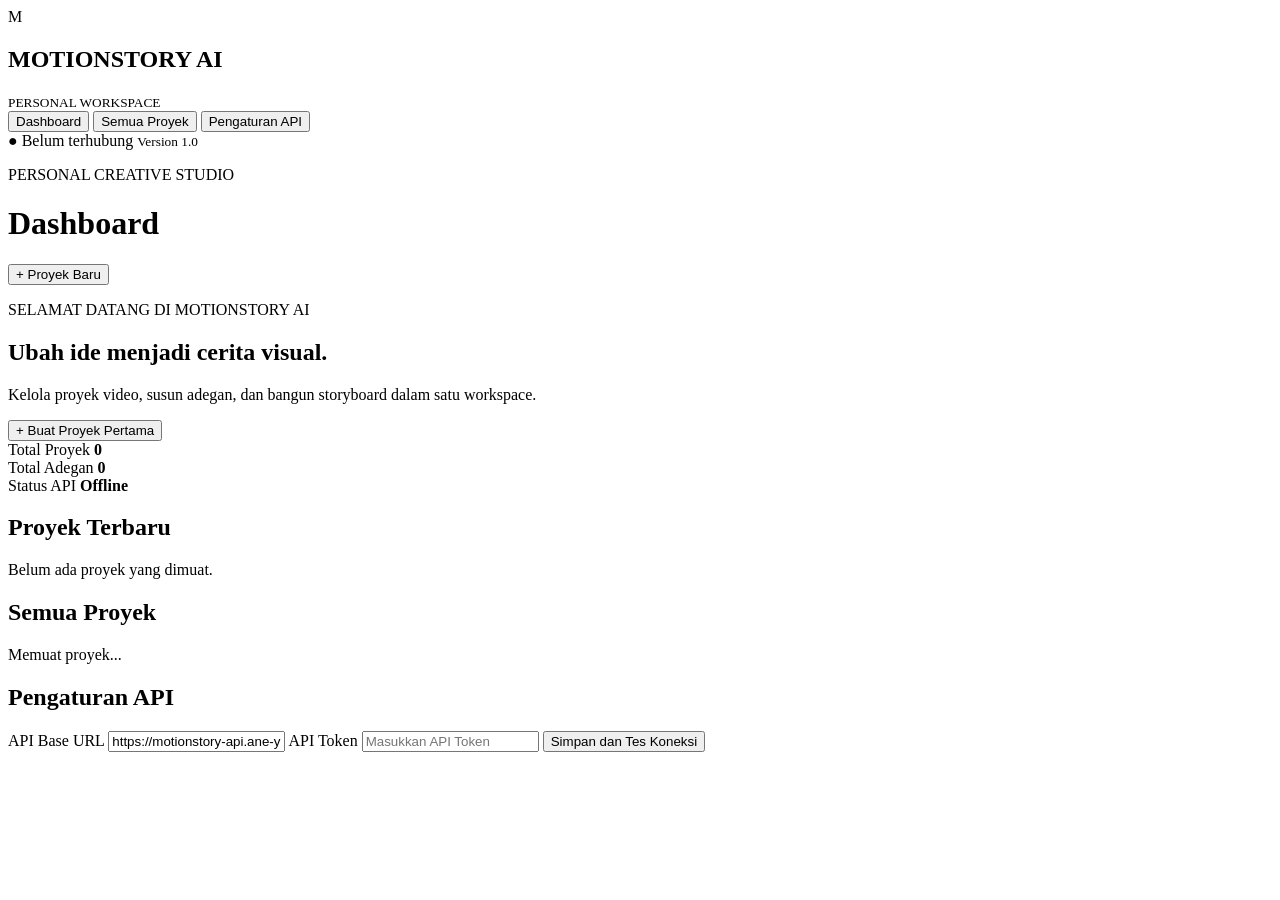
==== index.html @ 7593b2d2 "Create frontend index.html" ====
<!DOCTYPE html>
<html lang="id">
<head>
  <meta charset="UTF-8">
  <meta name="viewport" content="width=device-width, initial-scale=1.0">
  <meta name="theme-color" content="#101426">

  <title>MOTIONSTORY AI</title>

  <link rel="stylesheet" href="styles.css">
</head>
<body>

  <div class="app-container">

    <aside class="sidebar">
      <div class="brand">
        <div class="brand-icon">M</div>
        <div>
          <h2>MOTIONSTORY <span>AI</span></h2>
          <small>PERSONAL WORKSPACE</small>
        </div>
      </div>

      <nav>
        <button class="nav-item active" data-page="dashboard">
          Dashboard
        </button>

        <button class="nav-item" data-page="projects">
          Semua Proyek
        </button>

        <button class="nav-item" data-page="settings">
          Pengaturan API
        </button>
      </nav>

      <div class="sidebar-footer">
        <span id="connectionStatus">● Belum terhubung</span>
        <small>Version 1.0</small>
      </div>
    </aside>

    <main class="main-content">

      <header class="topbar">
        <div>
          <p>PERSONAL CREATIVE STUDIO</p>
          <h1 id="pageTitle">Dashboard</h1>
        </div>

        <button id="newProjectBtn">
          + Proyek Baru
        </button>
      </header>

      <section id="dashboardPage" class="page">
        <div class="welcome">
          <p>SELAMAT DATANG DI MOTIONSTORY AI</p>
          <h2>Ubah ide menjadi cerita visual.</h2>
          <p>
            Kelola proyek video, susun adegan, dan bangun
            storyboard dalam satu workspace.
          </p>

          <button id="createFirstProject">
            + Buat Proyek Pertama
          </button>
        </div>

        <div class="stats">
          <div class="stat-card">
            <span>Total Proyek</span>
            <strong id="totalProjects">0</strong>
          </div>

          <div class="stat-card">
            <span>Total Adegan</span>
            <strong id="totalScenes">0</strong>
          </div>

          <div class="stat-card">
            <span>Status API</span>
            <strong id="apiStatus">Offline</strong>
          </div>
        </div>

        <div class="section-heading">
          <h2>Proyek Terbaru</h2>
        </div>

        <div id="recentProjects">
          <p>Belum ada proyek yang dimuat.</p>
        </div>
      </section>

      <section id="projectsPage" class="page hidden">
        <h2>Semua Proyek</h2>
        <div id="allProjects">
          <p>Memuat proyek...</p>
        </div>
      </section>

      <section id="settingsPage" class="page hidden">
        <h2>Pengaturan API</h2>

        <label for="apiUrl">API Base URL</label>
        <input
          id="apiUrl"
          type="url"
          value="https://motionstory-api.ane-you1111.workers.dev"
        >

        <label for="apiToken">API Token</label>
        <input
          id="apiToken"
          type="password"
          placeholder="Masukkan API Token"
        >

        <button id="saveSettings">
          Simpan dan Tes Koneksi
        </button>

        <p id="settingsMessage"></p>
      </section>

    </main>
  </div>

  <script src="app.js"></script>

</body>
</html>
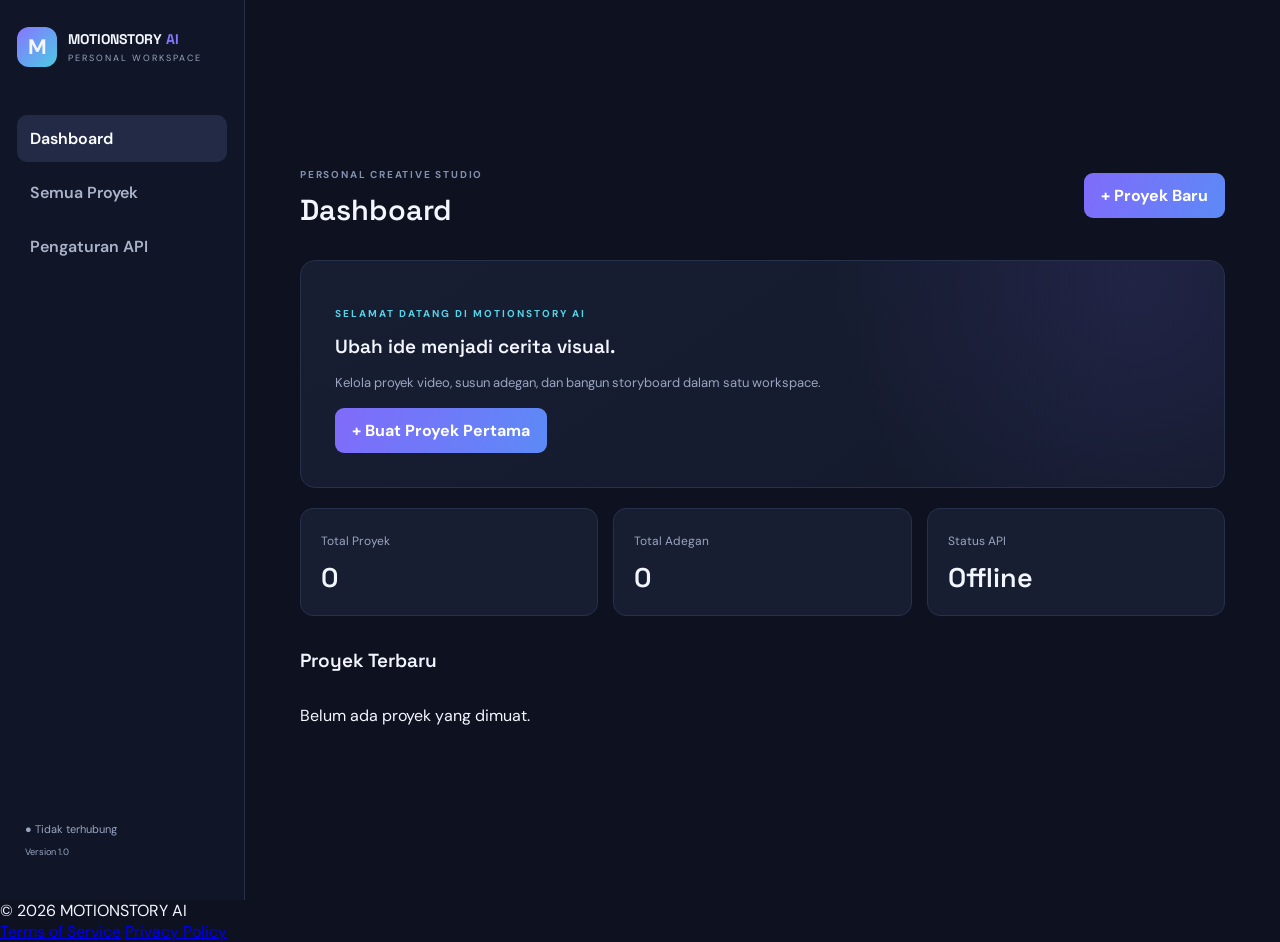
==== commit ff837689: "Add footer with copyright and legal links Add a footer with legal information and links." ====
--- a/index.html
+++ b/index.html
@@ -130,6 +130,17 @@
     </main>
   </div>
 
+  <footer class="legal-footer">
+    <div class="legal-footer-content">
+      <span>© 2026 MOTIONSTORY AI</span>
+
+      <div class="legal-links">
+        <a href="terms.html">Terms of Service</a>
+        <a href="privacy.html">Privacy Policy</a>
+      </div>
+    </div>
+  </footer>
+
   <script src="app.js"></script>
 
 </body>
--- a/styles.css
+++ b/styles.css
@@ -0,0 +1,380 @@
+
+@import url('https://fonts.googleapis.com/css2?family=DM+Sans:wght@400;500;600;700&family=Space+Grotesk:wght@500;600;700&display=swap');
+
+:root {
+  --bg: #0d1120;
+  --panel: #171e32;
+  --line: #28314b;
+  --text: #f4f6ff;
+  --muted: #9aa5c0;
+  --purple: #8b75ff;
+  --cyan: #54d5e8;
+}
+
+* {
+  box-sizing: border-box;
+}
+
+body {
+  margin: 0;
+  background: var(--bg);
+  color: var(--text);
+  font-family: 'DM Sans', sans-serif;
+}
+
+button, input {
+  font: inherit;
+}
+
+button {
+  cursor: pointer;
+}
+
+.app-container {
+  min-height: 100vh;
+  display: flex;
+}
+
+/* SIDEBAR */
+
+.sidebar {
+  width: 245px;
+  background: #101628;
+  border-right: 1px solid var(--line);
+  padding: 27px 17px;
+  display: flex;
+  flex-direction: column;
+  flex-shrink: 0;
+}
+
+.brand {
+  display: flex;
+  align-items: center;
+  gap: 11px;
+  margin-bottom: 48px;
+}
+
+.brand-icon {
+  width: 40px;
+  height: 40px;
+  display: grid;
+  place-items: center;
+  border-radius: 12px;
+  background: linear-gradient(135deg, #8875ff, #4acbe4);
+  font-size: 21px;
+  font-weight: bold;
+}
+
+.brand h2 {
+  font: 700 14px 'Space Grotesk';
+  margin: 0;
+}
+
+.brand h2 span {
+  color: var(--purple);
+}
+
+.brand small {
+  display: block;
+  font-size: 9px;
+  letter-spacing: 2px;
+  color: var(--muted);
+  margin-top: 4px;
+}
+
+nav {
+  display: grid;
+  gap: 7px;
+}
+
+.nav-item {
+  background: transparent;
+  border: 0;
+  color: #aab3ca;
+  text-align: left;
+  padding: 13px;
+  border-radius: 10px;
+  font-weight: 600;
+}
+
+.nav-item:hover,
+.nav-item.active {
+  background: #222a46;
+  color: white;
+}
+
+.sidebar-footer {
+  margin-top: auto;
+  color: var(--muted);
+  font-size: 11px;
+  display: grid;
+  gap: 10px;
+  padding: 15px 8px;
+}
+
+/* MAIN CONTENT */
+
+.main-content {
+  width: calc(100% - 245px);
+  max-width: 1600px;
+  margin: auto;
+  padding: 30px 4.3%;
+}
+
+.topbar {
+  display: flex;
+  align-items: center;
+  justify-content: space-between;
+  margin-bottom: 27px;
+}
+
+.topbar p {
+  font-size: 10px;
+  letter-spacing: 1.8px;
+  color: #8490ae;
+  font-weight: bold;
+}
+
+.topbar h1 {
+  font: 600 29px 'Space Grotesk';
+  margin: 5px 0;
+}
+
+.topbar button,
+.welcome button,
+#saveSettings {
+  border: 0;
+  border-radius: 9px;
+  padding: 12px 17px;
+  font-weight: 700;
+  color: white;
+  background: linear-gradient(110deg, #806bfa, #5c8af6);
+}
+
+/* WELCOME */
+
+.welcome {
+  padding: 34px;
+  border: 1px solid var(--line);
+  border-radius: 15px;
+  background:
+    radial-gradient(circle at 90% 10%, #5145a333, transparent 35%),
+    linear-gradient(145deg, #171e32, #141a2c);
+}
+
+.welcome > p:first-child {
+  color: var(--cyan);
+  font-size: 10px;
+  letter-spacing: 2px;
+  font-weight: bold;
+}
+
+.welcome h2 {
+  font: 600 28px 'Space Grotesk';
+  margin: 12px 0;
+}
+
+.welcome p {
+  color: var(--muted);
+  font-size: 13px;
+  line-height: 1.7;
+}
+
+/* STATISTICS */
+
+.stats {
+  display: grid;
+  grid-template-columns: repeat(3, 1fr);
+  gap: 15px;
+  margin: 20px 0 32px;
+}
+
+.stat-card {
+  padding: 20px;
+  border: 1px solid var(--line);
+  border-radius: 13px;
+  background: var(--panel);
+}
+
+.stat-card span {
+  color: var(--muted);
+  font-size: 12px;
+}
+
+.stat-card strong {
+  display: block;
+  font: 600 27px 'Space Grotesk';
+  margin-top: 10px;
+}
+
+.section-heading {
+  margin-bottom: 16px;
+}
+
+.section-heading h2,
+.page h2 {
+  font: 600 19px 'Space Grotesk';
+}
+
+/* PROJECTS */
+
+#recentProjects,
+#allProjects {
+  display: grid;
+  grid-template-columns: repeat(3, minmax(0, 1fr));
+  gap: 14px;
+}
+
+.project-card {
+  background: var(--panel);
+  border: 1px solid var(--line);
+  border-radius: 14px;
+  padding: 20px;
+  cursor: pointer;
+  transition: 0.2s;
+}
+
+.project-card:hover {
+  transform: translateY(-3px);
+  border-color: var(--purple);
+}
+
+.project-card h3 {
+  font: 600 15px 'Space Grotesk';
+}
+
+.project-card p {
+  font-size: 12px;
+  color: var(--muted);
+  line-height: 1.6;
+}
+
+/* SETTINGS */
+
+#settingsPage label {
+  display: block;
+  font-size: 12px;
+  margin: 20px 0 8px;
+  color: var(--muted);
+}
+
+#settingsPage input {
+  display: block;
+  width: 100%;
+  max-width: 600px;
+  padding: 12px;
+  border-radius: 8px;
+  border: 1px solid var(--line);
+  background: #101628;
+  color: white;
+}
+
+#saveSettings {
+  margin-top: 20px;
+}
+
+#settingsMessage {
+  font-size: 12px;
+  color: #54d6a0;
+}
+
+/* UTILITIES */
+
+.hidden {
+  display: none !important;
+}
+
+.page {
+  animation: fadeIn 0.25s ease;
+}
+
+@keyframes fadeIn {
+  from {
+    opacity: 0;
+    transform: translateY(5px);
+  }
+  to {
+    opacity: 1;
+    transform: translateY(0);
+  }
+}
+
+/* MOBILE RESPONSIVE */
+
+@media (max-width: 850px) {
+  .sidebar {
+    width: 205px;
+  }
+
+  .main-content {
+    width: calc(100% - 205px);
+  }
+
+  #recentProjects,
+  #allProjects {
+    grid-template-columns: repeat(2, 1fr);
+  }
+}
+
+@media (max-width: 600px) {
+  .app-container {
+    display: block;
+  }
+
+  .sidebar {
+    width: 100%;
+    padding: 15px;
+  }
+
+  .brand {
+    margin-bottom: 15px;
+  }
+
+  nav {
+    display: flex;
+    flex-wrap: wrap;
+  }
+
+  .nav-item {
+    padding: 10px;
+    font-size: 11px;
+  }
+
+  .sidebar-footer {
+    display: none;
+  }
+
+  .main-content {
+    width: 100%;
+    padding: 22px 16px;
+  }
+
+  .topbar h1 {
+    font-size: 23px;
+  }
+
+  .welcome {
+    padding: 22px;
+  }
+
+  .welcome h2 {
+    font-size: 22px;
+  }
+
+  .stats {
+    gap: 8px;
+  }
+
+  .stat-card {
+    padding: 12px;
+  }
+
+  .stat-card strong {
+    font-size: 21px;
+  }
+
+  #recentProjects,
+  #allProjects {
+    grid-template-columns: 1fr;
+  }
+}
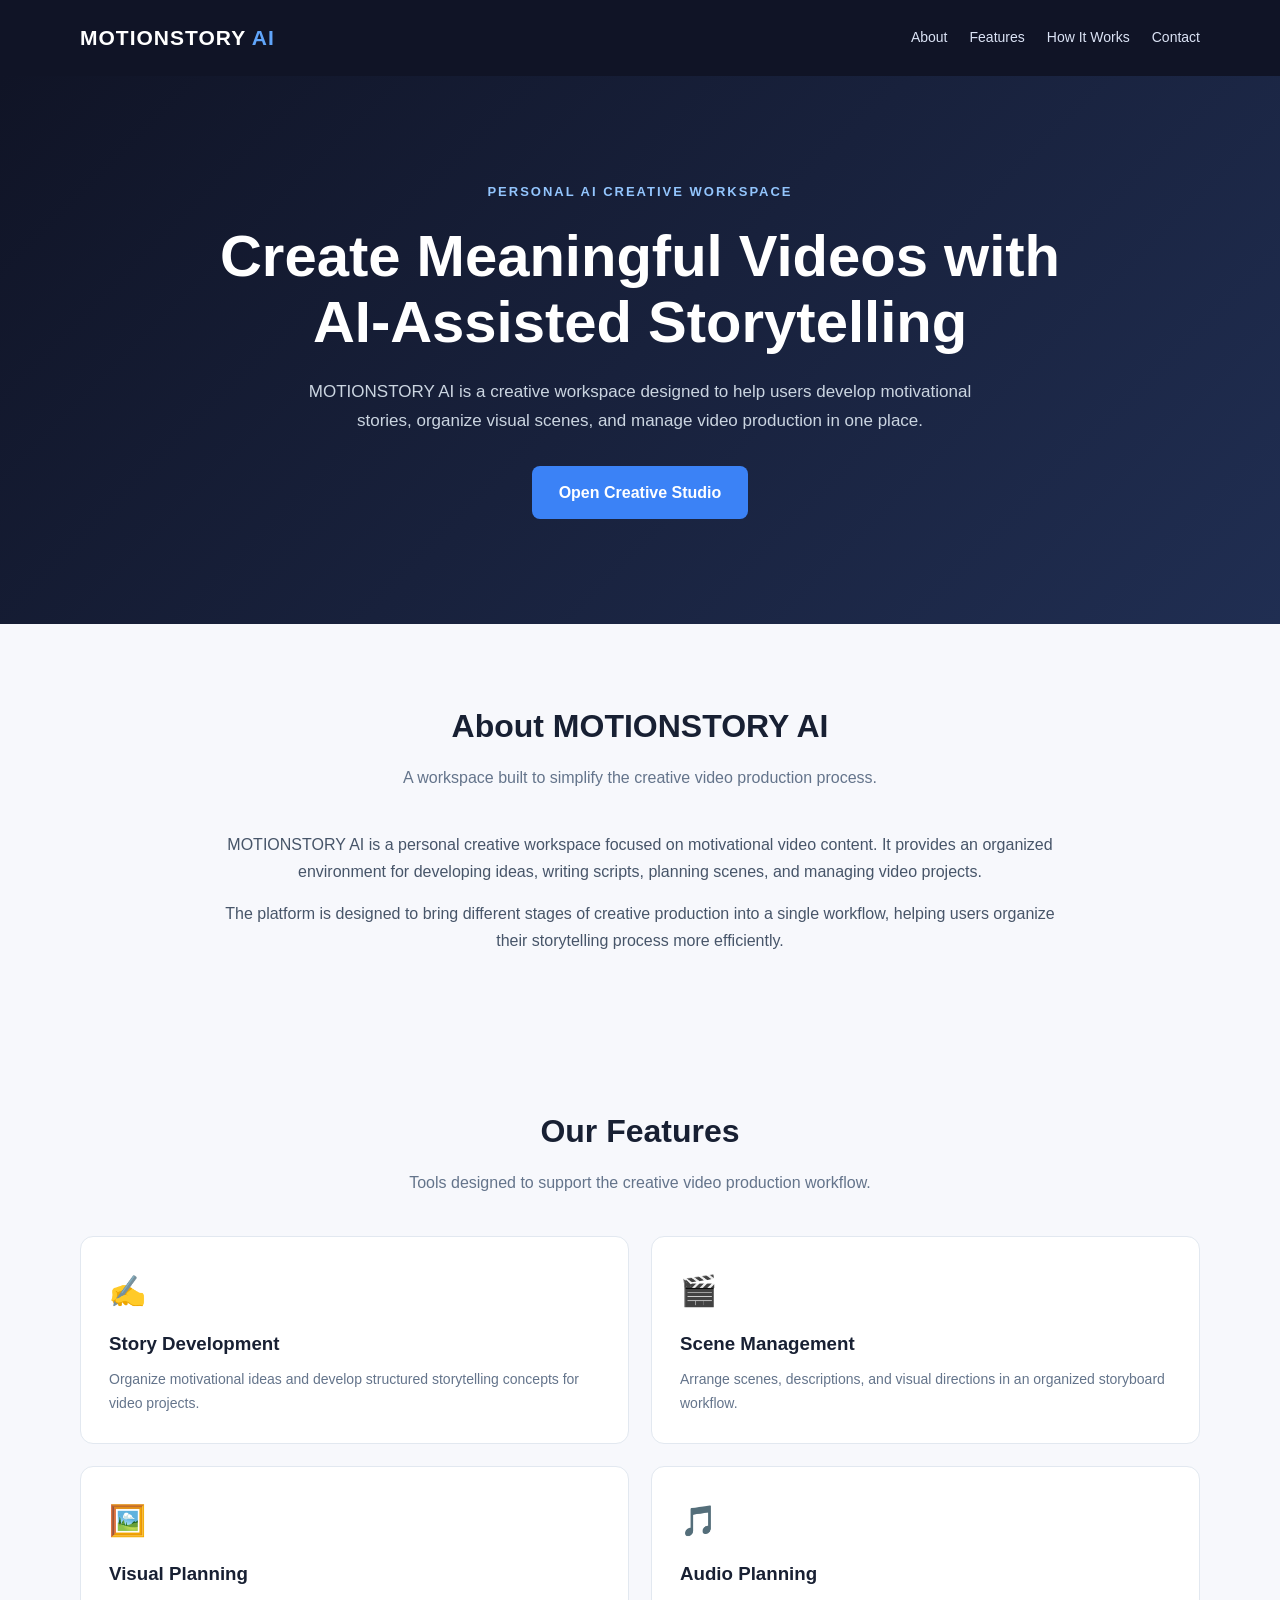
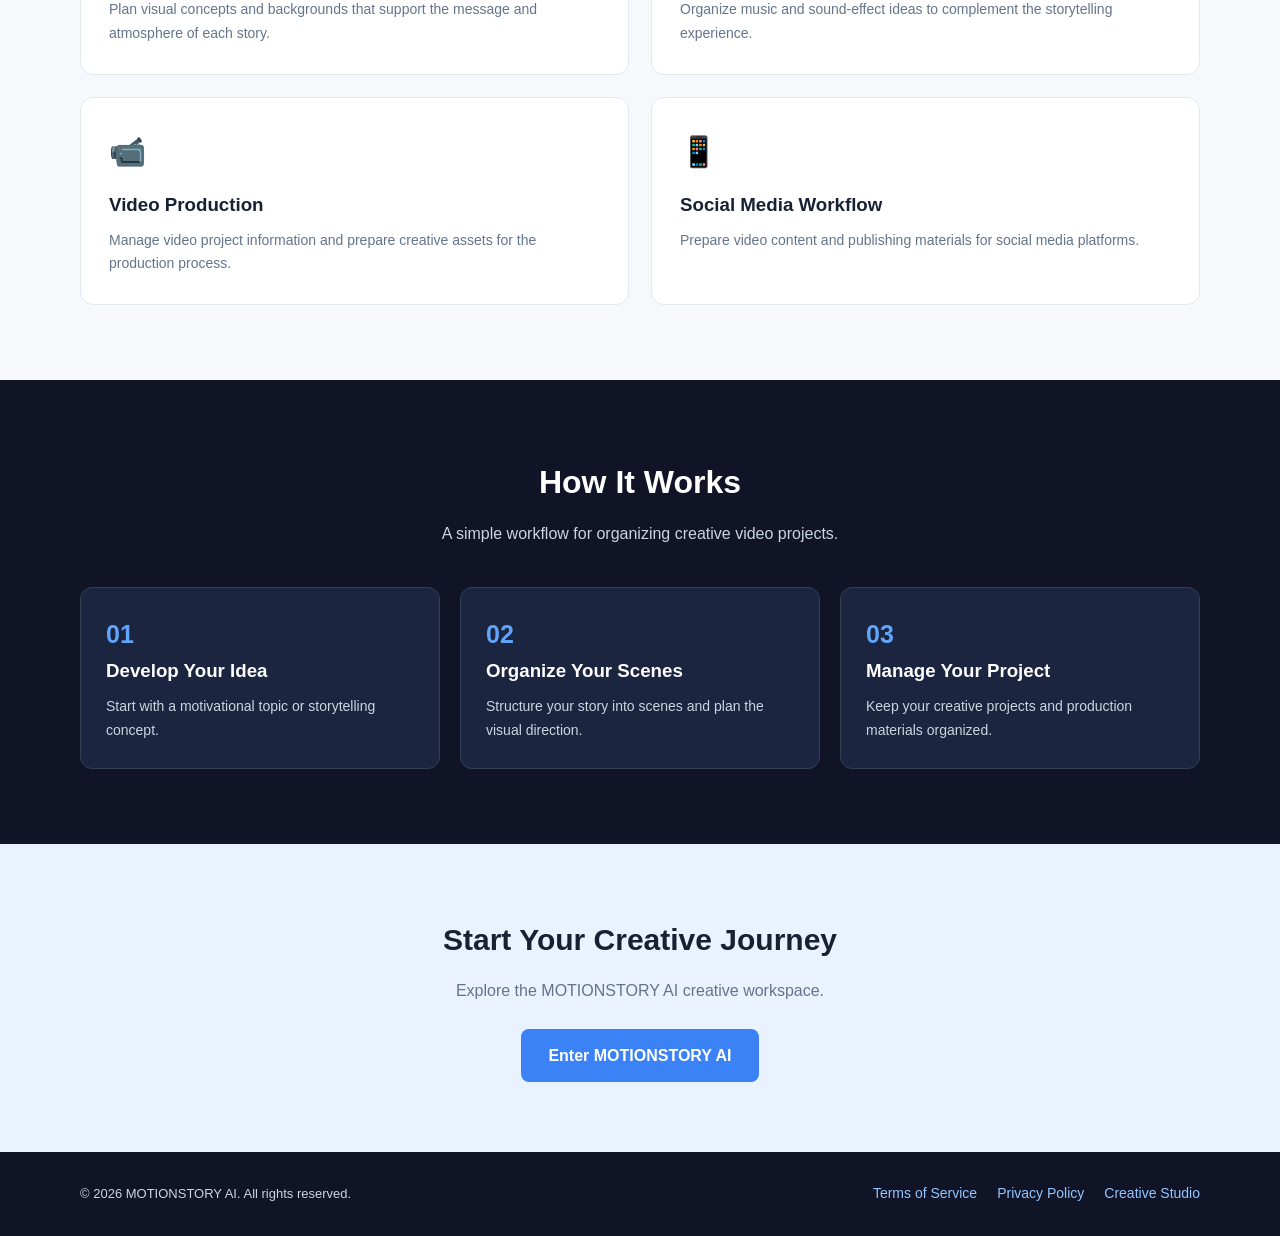
==== commit f0d9d84d: "Update index.html" ====
--- a/index.html
+++ b/index.html
@@ -1,147 +1,512 @@
 
 <!DOCTYPE html>
-<html lang="id">
+<html lang="en">
 <head>
   <meta charset="UTF-8">
   <meta name="viewport" content="width=device-width, initial-scale=1.0">
   <meta name="theme-color" content="#101426">
 
-  <title>MOTIONSTORY AI</title>
-
-  <link rel="stylesheet" href="styles.css">
+  <title>MOTIONSTORY AI - AI Video Creation Studio</title>
+
+  <meta name="description" content="MOTIONSTORY AI is a creative workspace for planning motivational stories, organizing visual scenes, and producing engaging videos with AI-assisted tools.">
+
+  <style>
+    * {
+      margin: 0;
+      padding: 0;
+      box-sizing: border-box;
+    }
+
+    html {
+      scroll-behavior: smooth;
+    }
+
+    body {
+      font-family: Arial, sans-serif;
+      background: #f7f8fc;
+      color: #182033;
+      line-height: 1.7;
+    }
+
+    .container {
+      width: 90%;
+      max-width: 1120px;
+      margin: auto;
+    }
+
+    header {
+      background: #101426;
+      color: white;
+      padding: 20px 0;
+    }
+
+    .navbar {
+      display: flex;
+      align-items: center;
+      justify-content: space-between;
+      gap: 20px;
+    }
+
+    .logo {
+      font-size: 21px;
+      font-weight: bold;
+      letter-spacing: 1px;
+    }
+
+    .logo span {
+      color: #60a5fa;
+    }
+
+    nav {
+      display: flex;
+      gap: 22px;
+      flex-wrap: wrap;
+    }
+
+    nav a {
+      color: #dbe3f5;
+      text-decoration: none;
+      font-size: 14px;
+    }
+
+    nav a:hover {
+      color: white;
+    }
+
+    .hero {
+      background: linear-gradient(135deg, #101426, #202e52);
+      color: white;
+      padding: 105px 0;
+      text-align: center;
+    }
+
+    .hero-label {
+      color: #93c5fd;
+      font-size: 13px;
+      font-weight: bold;
+      letter-spacing: 2px;
+      margin-bottom: 20px;
+    }
+
+    .hero h1 {
+      font-size: clamp(34px, 6vw, 58px);
+      line-height: 1.15;
+      max-width: 850px;
+      margin: 0 auto 22px;
+    }
+
+    .hero p {
+      max-width: 700px;
+      margin: 0 auto 30px;
+      color: #cbd5e1;
+      font-size: 17px;
+    }
+
+    .button {
+      display: inline-block;
+      background: #3b82f6;
+      color: white;
+      padding: 13px 27px;
+      border-radius: 8px;
+      text-decoration: none;
+      font-weight: bold;
+    }
+
+    .button:hover {
+      background: #2563eb;
+    }
+
+    .section {
+      padding: 75px 0;
+    }
+
+    .section-heading {
+      text-align: center;
+      margin-bottom: 40px;
+    }
+
+    .section-heading h2 {
+      font-size: 32px;
+      margin-bottom: 10px;
+    }
+
+    .section-heading p {
+      color: #64748b;
+      max-width: 650px;
+      margin: auto;
+    }
+
+    .about {
+      max-width: 850px;
+      margin: auto;
+      text-align: center;
+      color: #475569;
+    }
+
+    .features {
+      display: grid;
+      grid-template-columns: repeat(2, 1fr);
+      gap: 22px;
+    }
+
+    .feature-card {
+      background: white;
+      padding: 28px;
+      border: 1px solid #e2e8f0;
+      border-radius: 13px;
+    }
+
+    .feature-icon {
+      font-size: 30px;
+      margin-bottom: 12px;
+    }
+
+    .feature-card h3 {
+      margin-bottom: 8px;
+      color: #182033;
+    }
+
+    .feature-card p {
+      color: #64748b;
+      font-size: 14px;
+    }
+
+    .workflow {
+      background: #101426;
+      color: white;
+    }
+
+    .workflow .section-heading p {
+      color: #cbd5e1;
+    }
+
+    .steps {
+      display: grid;
+      grid-template-columns: repeat(3, 1fr);
+      gap: 20px;
+    }
+
+    .step {
+      padding: 25px;
+      border: 1px solid #334155;
+      border-radius: 12px;
+      background: #1b2540;
+    }
+
+    .step-number {
+      color: #60a5fa;
+      font-size: 25px;
+      font-weight: bold;
+    }
+
+    .step p {
+      color: #cbd5e1;
+      font-size: 14px;
+      margin-top: 8px;
+    }
+
+    .cta {
+      text-align: center;
+      background: #eaf1ff;
+      padding: 70px 20px;
+    }
+
+    .cta h2 {
+      font-size: 30px;
+      margin-bottom: 12px;
+    }
+
+    .cta p {
+      color: #64748b;
+      margin-bottom: 25px;
+    }
+
+    footer {
+      background: #101426;
+      color: #cbd5e1;
+      padding: 30px 0;
+    }
+
+    .footer-content {
+      display: flex;
+      justify-content: space-between;
+      align-items: center;
+      flex-wrap: wrap;
+      gap: 18px;
+    }
+
+    .footer-links {
+      display: flex;
+      gap: 20px;
+      flex-wrap: wrap;
+    }
+
+    .footer-links a {
+      color: #93c5fd;
+      text-decoration: none;
+      font-size: 14px;
+    }
+
+    .footer-links a:hover {
+      text-decoration: underline;
+    }
+
+    .copyright {
+      font-size: 13px;
+    }
+
+    @media (max-width: 700px) {
+      .navbar {
+        flex-direction: column;
+      }
+
+      nav {
+        justify-content: center;
+      }
+
+      .hero {
+        padding: 75px 0;
+      }
+
+      .features,
+      .steps {
+        grid-template-columns: 1fr;
+      }
+
+      .section-heading h2 {
+        font-size: 27px;
+      }
+
+      .footer-content {
+        flex-direction: column;
+        text-align: center;
+      }
+
+      .footer-links {
+        justify-content: center;
+      }
+    }
+  </style>
 </head>
+
 <body>
 
-  <div class="app-container">
-
-    <aside class="sidebar">
-      <div class="brand">
-        <div class="brand-icon">M</div>
-        <div>
-          <h2>MOTIONSTORY <span>AI</span></h2>
-          <small>PERSONAL WORKSPACE</small>
-        </div>
+  <header>
+    <div class="container navbar">
+
+      <div class="logo">
+        MOTIONSTORY <span>AI</span>
       </div>
 
       <nav>
-        <button class="nav-item active" data-page="dashboard">
-          Dashboard
-        </button>
-
-        <button class="nav-item" data-page="projects">
-          Semua Proyek
-        </button>
-
-        <button class="nav-item" data-page="settings">
-          Pengaturan API
-        </button>
+        <a href="#about">About</a>
+        <a href="#features">Features</a>
+        <a href="#workflow">How It Works</a>
+        <a href="#contact">Contact</a>
       </nav>
 
-      <div class="sidebar-footer">
-        <span id="connectionStatus">● Belum terhubung</span>
-        <small>Version 1.0</small>
-      </div>
-    </aside>
-
-    <main class="main-content">
-
-      <header class="topbar">
-        <div>
-          <p>PERSONAL CREATIVE STUDIO</p>
-          <h1 id="pageTitle">Dashboard</h1>
-        </div>
-
-        <button id="newProjectBtn">
-          + Proyek Baru
-        </button>
-      </header>
-
-      <section id="dashboardPage" class="page">
-        <div class="welcome">
-          <p>SELAMAT DATANG DI MOTIONSTORY AI</p>
-          <h2>Ubah ide menjadi cerita visual.</h2>
+    </div>
+  </header>
+
+  <main>
+
+    <section class="hero">
+      <div class="container">
+
+        <div class="hero-label">
+          PERSONAL AI CREATIVE WORKSPACE
+        </div>
+
+        <h1>
+          Create Meaningful Videos with AI-Assisted Storytelling
+        </h1>
+
+        <p>
+          MOTIONSTORY AI is a creative workspace designed to help
+          users develop motivational stories, organize visual scenes,
+          and manage video production in one place.
+        </p>
+
+        <a class="button" href="studio.html">
+          Open Creative Studio
+        </a>
+
+      </div>
+    </section>
+
+    <section class="section" id="about">
+      <div class="container">
+
+        <div class="section-heading">
+          <h2>About MOTIONSTORY AI</h2>
           <p>
-            Kelola proyek video, susun adegan, dan bangun
-            storyboard dalam satu workspace.
+            A workspace built to simplify the creative video production process.
           </p>
-
-          <button id="createFirstProject">
-            + Buat Proyek Pertama
-          </button>
-        </div>
-
-        <div class="stats">
-          <div class="stat-card">
-            <span>Total Proyek</span>
-            <strong id="totalProjects">0</strong>
-          </div>
-
-          <div class="stat-card">
-            <span>Total Adegan</span>
-            <strong id="totalScenes">0</strong>
-          </div>
-
-          <div class="stat-card">
-            <span>Status API</span>
-            <strong id="apiStatus">Offline</strong>
-          </div>
-        </div>
+        </div>
+
+        <div class="about">
+          <p>
+            MOTIONSTORY AI is a personal creative workspace focused on
+            motivational video content. It provides an organized environment
+            for developing ideas, writing scripts, planning scenes, and
+            managing video projects.
+          </p>
+
+          <p style="margin-top:15px;">
+            The platform is designed to bring different stages of creative
+            production into a single workflow, helping users organize their
+            storytelling process more efficiently.
+          </p>
+        </div>
+
+      </div>
+    </section>
+
+    <section class="section" id="features">
+      <div class="container">
 
         <div class="section-heading">
-          <h2>Proyek Terbaru</h2>
-        </div>
-
-        <div id="recentProjects">
-          <p>Belum ada proyek yang dimuat.</p>
-        </div>
-      </section>
-
-      <section id="projectsPage" class="page hidden">
-        <h2>Semua Proyek</h2>
-        <div id="allProjects">
-          <p>Memuat proyek...</p>
-        </div>
-      </section>
-
-      <section id="settingsPage" class="page hidden">
-        <h2>Pengaturan API</h2>
-
-        <label for="apiUrl">API Base URL</label>
-        <input
-          id="apiUrl"
-          type="url"
-          value="https://motionstory-api.ane-you1111.workers.dev"
-        >
-
-        <label for="apiToken">API Token</label>
-        <input
-          id="apiToken"
-          type="password"
-          placeholder="Masukkan API Token"
-        >
-
-        <button id="saveSettings">
-          Simpan dan Tes Koneksi
-        </button>
-
-        <p id="settingsMessage"></p>
-      </section>
-
-    </main>
-  </div>
-
-  <footer class="legal-footer">
-    <div class="legal-footer-content">
-      <span>© 2026 MOTIONSTORY AI</span>
-
-      <div class="legal-links">
+          <h2>Our Features</h2>
+          <p>
+            Tools designed to support the creative video production workflow.
+          </p>
+        </div>
+
+        <div class="features">
+
+          <div class="feature-card">
+            <div class="feature-icon">✍️</div>
+            <h3>Story Development</h3>
+            <p>
+              Organize motivational ideas and develop structured
+              storytelling concepts for video projects.
+            </p>
+          </div>
+
+          <div class="feature-card">
+            <div class="feature-icon">🎬</div>
+            <h3>Scene Management</h3>
+            <p>
+              Arrange scenes, descriptions, and visual directions
+              in an organized storyboard workflow.
+            </p>
+          </div>
+
+          <div class="feature-card">
+            <div class="feature-icon">🖼️</div>
+            <h3>Visual Planning</h3>
+            <p>
+              Plan visual concepts and backgrounds that support
+              the message and atmosphere of each story.
+            </p>
+          </div>
+
+          <div class="feature-card">
+            <div class="feature-icon">🎵</div>
+            <h3>Audio Planning</h3>
+            <p>
+              Organize music and sound-effect ideas to complement
+              the storytelling experience.
+            </p>
+          </div>
+
+          <div class="feature-card">
+            <div class="feature-icon">📹</div>
+            <h3>Video Production</h3>
+            <p>
+              Manage video project information and prepare creative
+              assets for the production process.
+            </p>
+          </div>
+
+          <div class="feature-card">
+            <div class="feature-icon">📱</div>
+            <h3>Social Media Workflow</h3>
+            <p>
+              Prepare video content and publishing materials
+              for social media platforms.
+            </p>
+          </div>
+
+        </div>
+
+      </div>
+    </section>
+
+    <section class="section workflow" id="workflow">
+      <div class="container">
+
+        <div class="section-heading">
+          <h2>How It Works</h2>
+          <p>
+            A simple workflow for organizing creative video projects.
+          </p>
+        </div>
+
+        <div class="steps">
+
+          <div class="step">
+            <div class="step-number">01</div>
+            <h3>Develop Your Idea</h3>
+            <p>
+              Start with a motivational topic or storytelling concept.
+            </p>
+          </div>
+
+          <div class="step">
+            <div class="step-number">02</div>
+            <h3>Organize Your Scenes</h3>
+            <p>
+              Structure your story into scenes and plan the visual direction.
+            </p>
+          </div>
+
+          <div class="step">
+            <div class="step-number">03</div>
+            <h3>Manage Your Project</h3>
+            <p>
+              Keep your creative projects and production materials organized.
+            </p>
+          </div>
+
+        </div>
+
+      </div>
+    </section>
+
+    <section class="cta" id="contact">
+      <div class="container">
+
+        <h2>Start Your Creative Journey</h2>
+
+        <p>
+          Explore the MOTIONSTORY AI creative workspace.
+        </p>
+
+        <a class="button" href="studio.html">
+          Enter MOTIONSTORY AI
+        </a>
+
+      </div>
+    </section>
+
+  </main>
+
+  <footer>
+    <div class="container footer-content">
+
+      <div class="copyright">
+        © 2026 MOTIONSTORY AI. All rights reserved.
+      </div>
+
+      <div class="footer-links">
         <a href="terms.html">Terms of Service</a>
         <a href="privacy.html">Privacy Policy</a>
-      </div>
+        <a href="studio.html">Creative Studio</a>
+      </div>
+
     </div>
   </footer>
 
-  <script src="app.js"></script>
-
 </body>
 </html>
